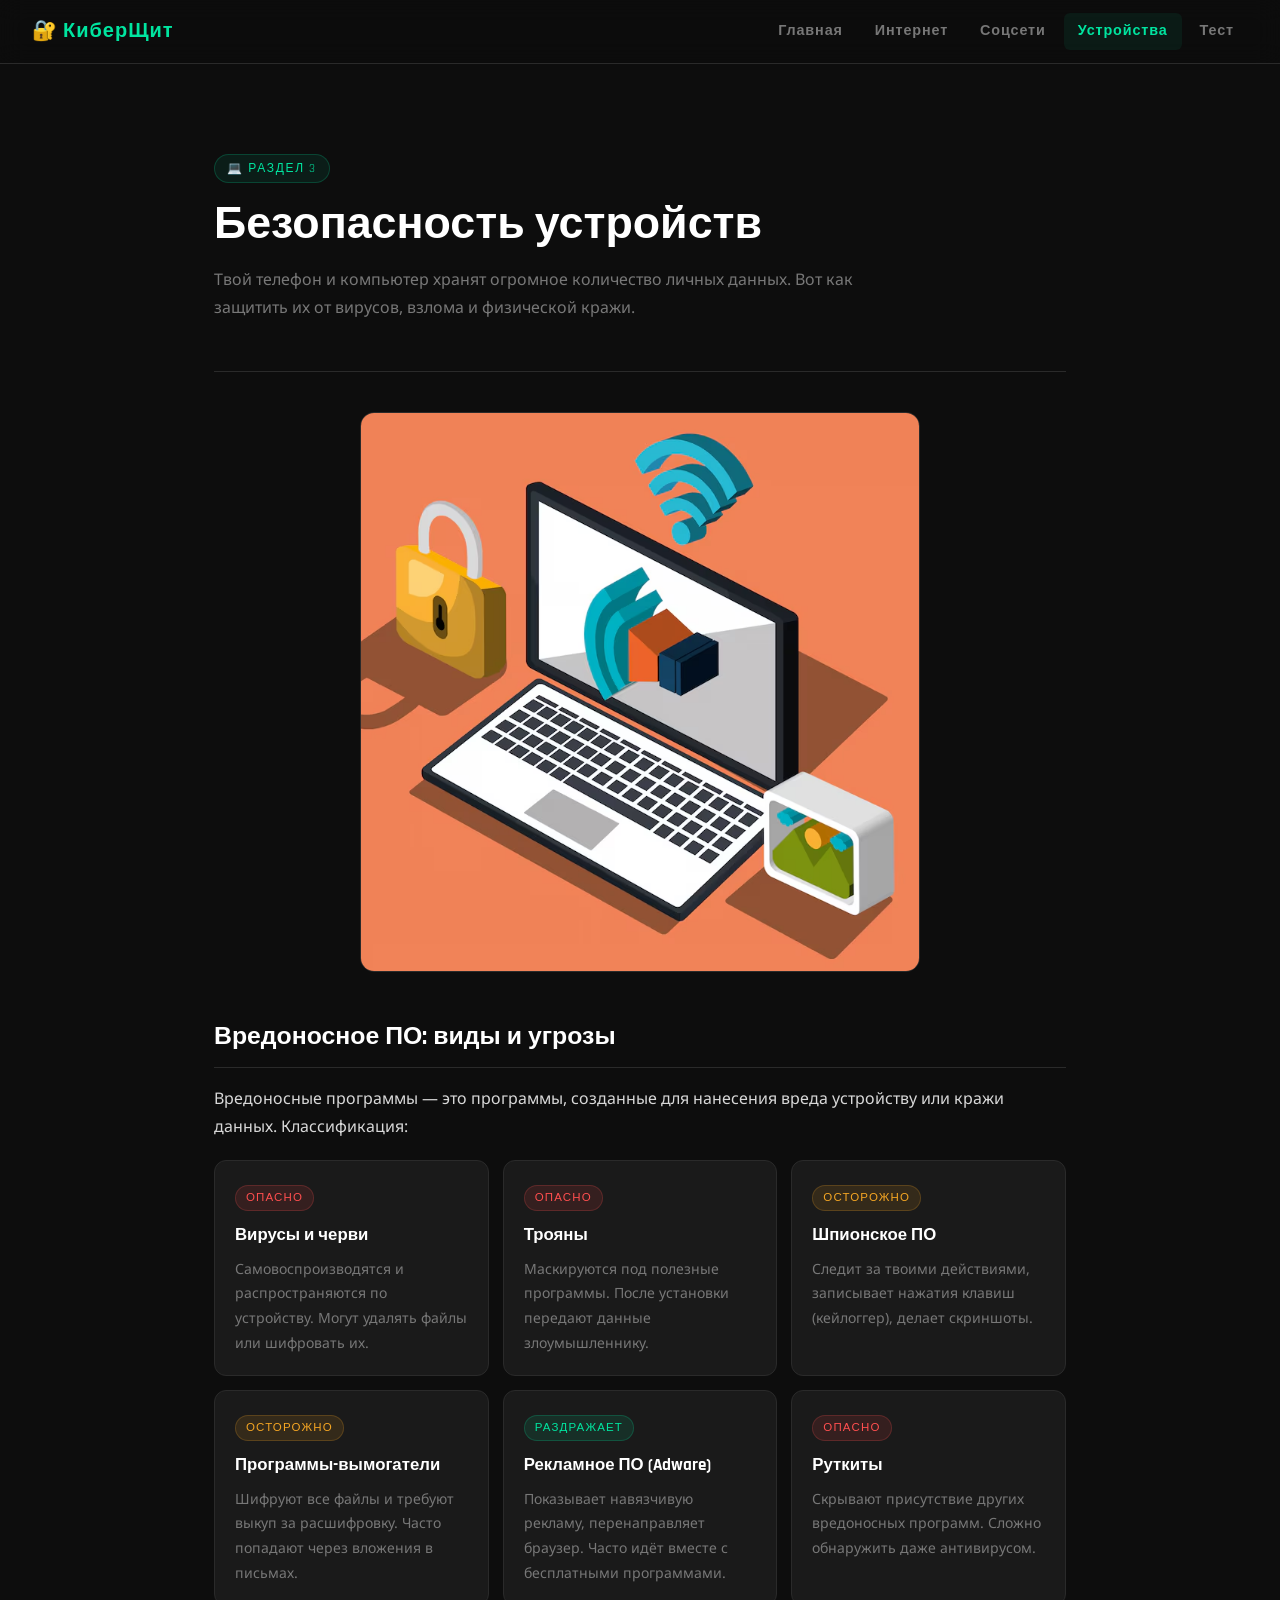
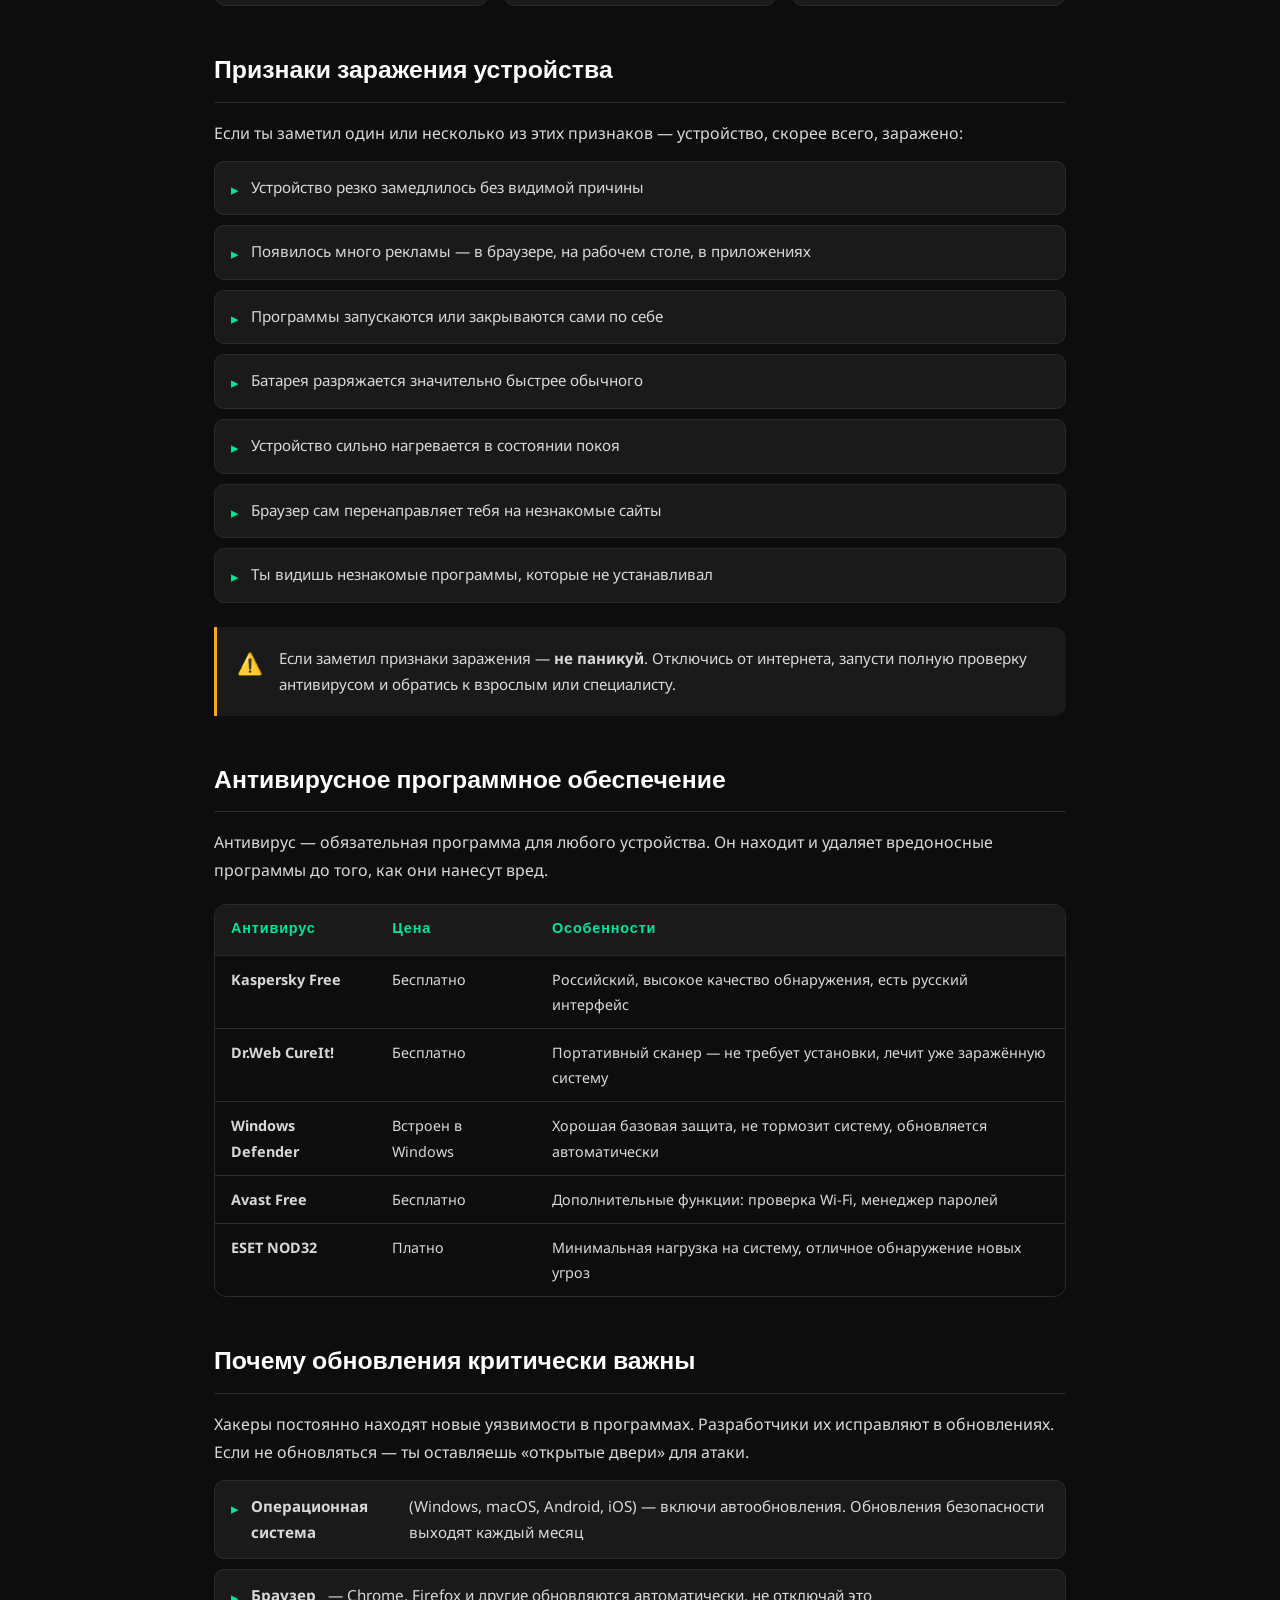
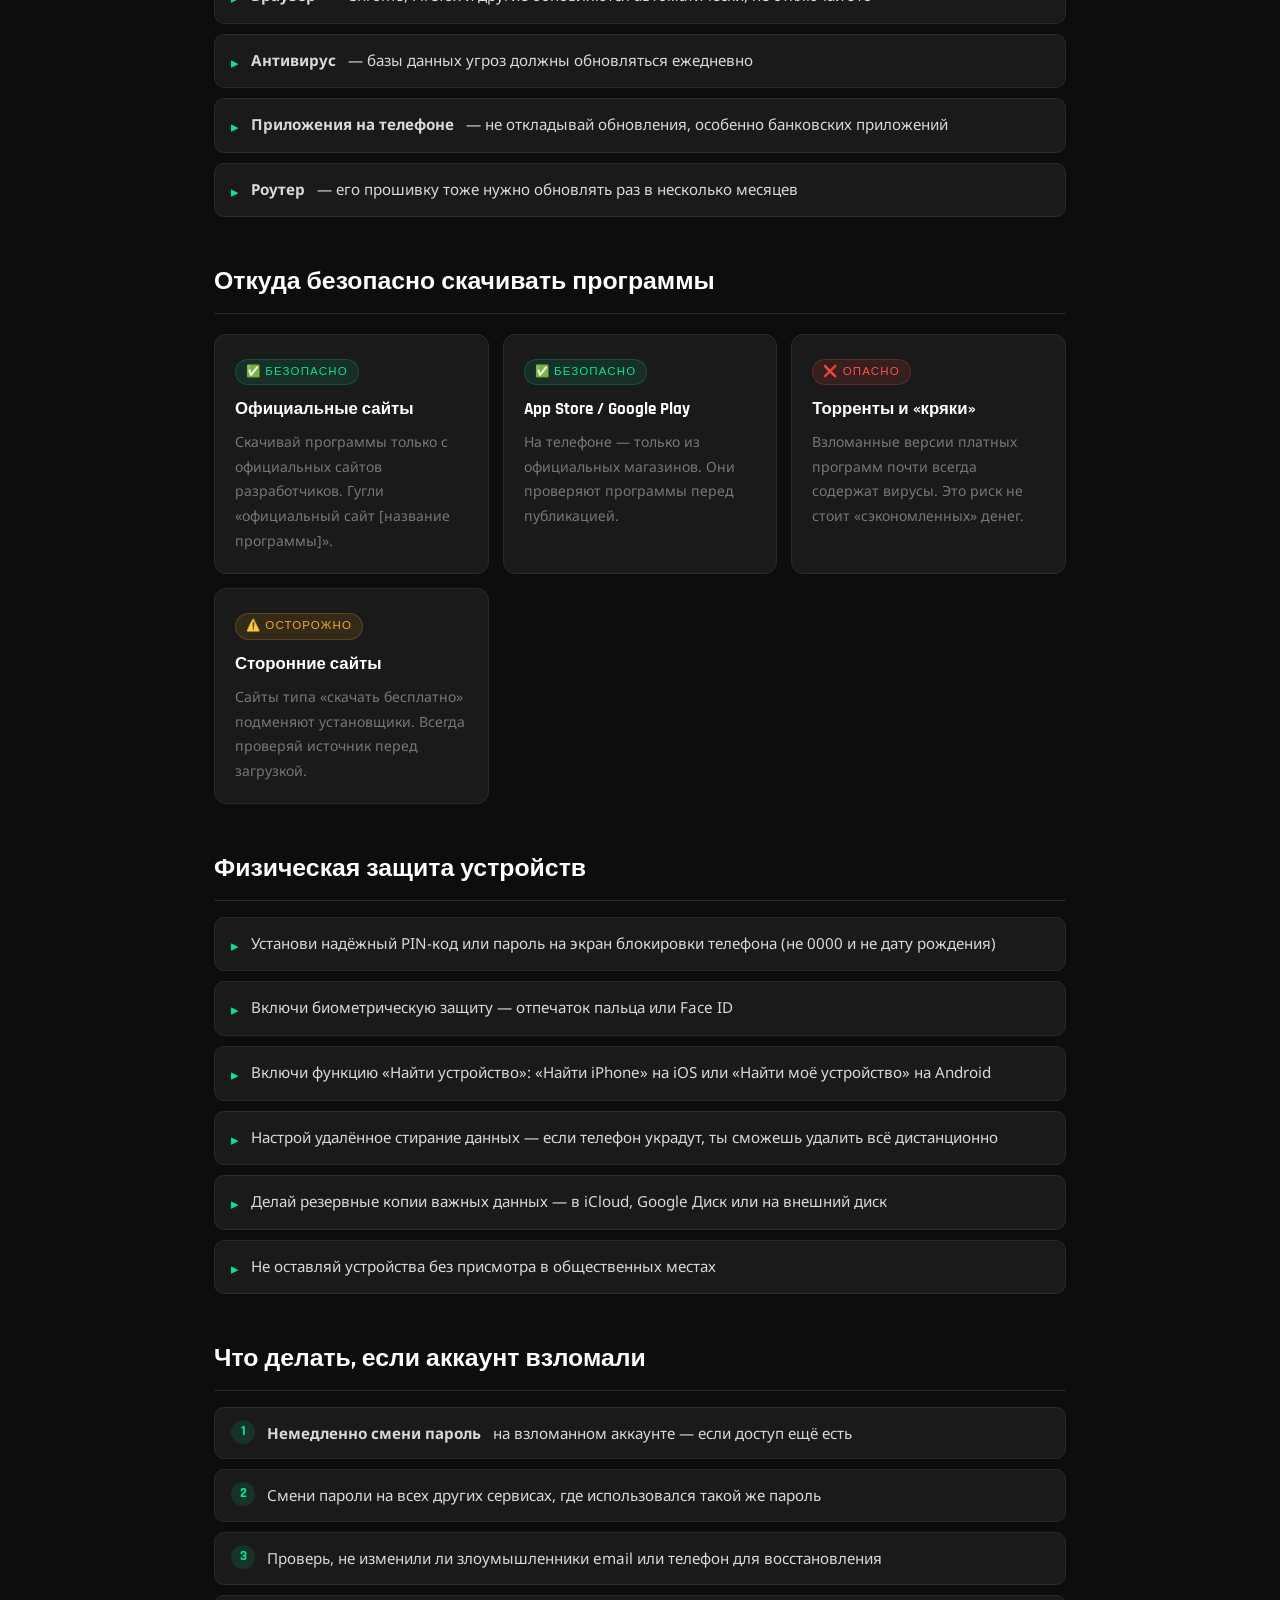
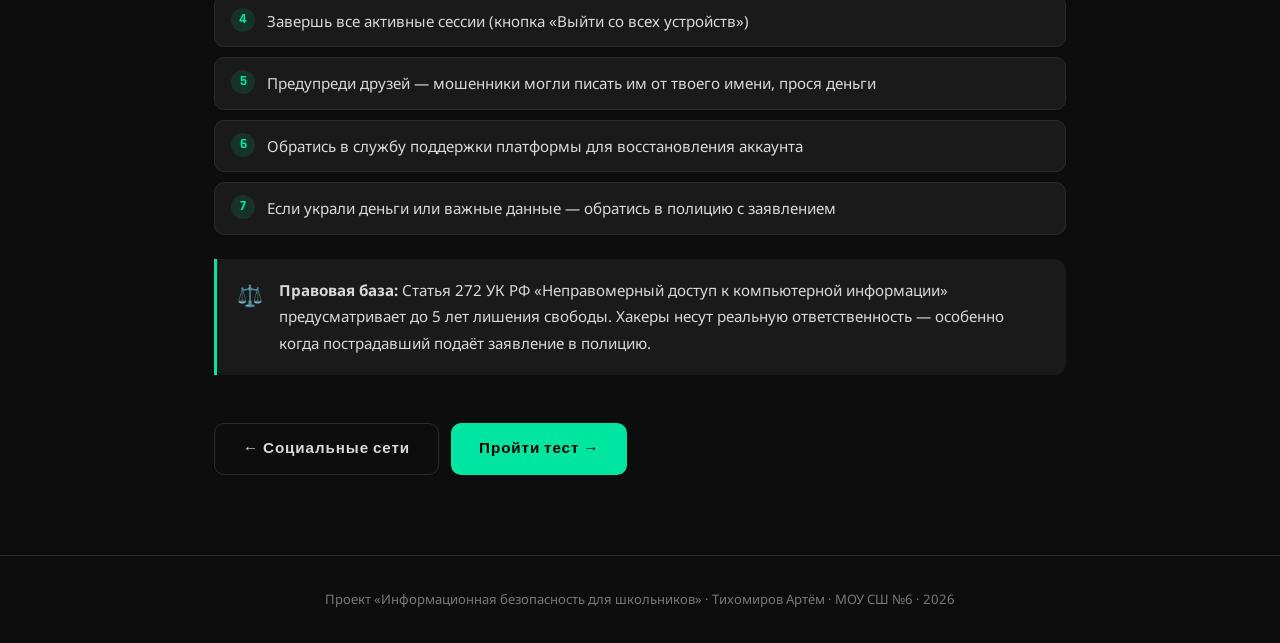
==== devices.html @ 20ae1f43 "Upload website files" ====
<!DOCTYPE html>
<html lang="ru">
<head>
  <meta charset="UTF-8">
  <meta name="viewport" content="width=device-width, initial-scale=1.0">
  <title>Безопасность устройств — КиберЩит</title>
  <link rel="stylesheet" href="style.css">
</head>
<body>

<header>
  <a class="logo" href="index.html">🔐 КиберЩит</a>
  <div class="burger" id="burger"><span></span><span></span><span></span></div>
  <nav id="nav">
    <a href="index.html">Главная</a>
    <a href="internet.html">Интернет</a>
    <a href="social.html">Соцсети</a>
    <a href="devices.html">Устройства</a>
    <a href="quiz.html">Тест</a>
  </nav>
</header>

<main>

  <div class="page-header">
    <div class="badge">💻 Раздел 3</div>
    <h1>Безопасность устройств</h1>
    <p>Твой телефон и компьютер хранят огромное количество личных данных. Вот как защитить их от вирусов, взлома и физической кражи.</p>
  </div>

  <img src="img/4slide.jpg" alt="Устройства" class="section-img">

  <!-- Вирусы -->
  <h2>Вредоносное ПО: виды и угрозы</h2>
  <p>Вредоносные программы — это программы, созданные для нанесения вреда устройству или кражи данных. Классификация:</p>

  <div class="threat-grid">
    <div class="threat-card">
      <span class="tag tag-danger">Опасно</span>
      <h4>Вирусы и черви</h4>
      <p>Самовоспроизводятся и распространяются по устройству. Могут удалять файлы или шифровать их.</p>
    </div>
    <div class="threat-card">
      <span class="tag tag-danger">Опасно</span>
      <h4>Трояны</h4>
      <p>Маскируются под полезные программы. После установки передают данные злоумышленнику.</p>
    </div>
    <div class="threat-card">
      <span class="tag tag-warn">Осторожно</span>
      <h4>Шпионское ПО</h4>
      <p>Следит за твоими действиями, записывает нажатия клавиш (кейлоггер), делает скриншоты.</p>
    </div>
    <div class="threat-card">
      <span class="tag tag-warn">Осторожно</span>
      <h4>Программы-вымогатели</h4>
      <p>Шифруют все файлы и требуют выкуп за расшифровку. Часто попадают через вложения в письмах.</p>
    </div>
    <div class="threat-card">
      <span class="tag tag-info">Раздражает</span>
      <h4>Рекламное ПО (Adware)</h4>
      <p>Показывает навязчивую рекламу, перенаправляет браузер. Часто идёт вместе с бесплатными программами.</p>
    </div>
    <div class="threat-card">
      <span class="tag tag-danger">Опасно</span>
      <h4>Руткиты</h4>
      <p>Скрывают присутствие других вредоносных программ. Сложно обнаружить даже антивирусом.</p>
    </div>
  </div>

  <!-- Признаки заражения -->
  <h2>Признаки заражения устройства</h2>
  <p>Если ты заметил один или несколько из этих признаков — устройство, скорее всего, заражено:</p>

  <ul class="content-list">
    <li>Устройство резко замедлилось без видимой причины</li>
    <li>Появилось много рекламы — в браузере, на рабочем столе, в приложениях</li>
    <li>Программы запускаются или закрываются сами по себе</li>
    <li>Батарея разряжается значительно быстрее обычного</li>
    <li>Устройство сильно нагревается в состоянии покоя</li>
    <li>Браузер сам перенаправляет тебя на незнакомые сайты</li>
    <li>Ты видишь незнакомые программы, которые не устанавливал</li>
  </ul>

  <div class="callout warn">
    <span class="callout-icon">⚠️</span>
    <p>Если заметил признаки заражения — <strong>не паникуй</strong>. Отключись от интернета, запусти полную проверку антивирусом и обратись к взрослым или специалисту.</p>
  </div>

  <!-- Антивирусы -->
  <h2>Антивирусное программное обеспечение</h2>
  <p>Антивирус — обязательная программа для любого устройства. Он находит и удаляет вредоносные программы до того, как они нанесут вред.</p>

  <div class="table-wrap">
    <table>
      <thead>
        <tr>
          <th>Антивирус</th>
          <th>Цена</th>
          <th>Особенности</th>
        </tr>
      </thead>
      <tbody>
        <tr>
          <td><strong>Kaspersky Free</strong></td>
          <td>Бесплатно</td>
          <td>Российский, высокое качество обнаружения, есть русский интерфейс</td>
        </tr>
        <tr>
          <td><strong>Dr.Web CureIt!</strong></td>
          <td>Бесплатно</td>
          <td>Портативный сканер — не требует установки, лечит уже заражённую систему</td>
        </tr>
        <tr>
          <td><strong>Windows Defender</strong></td>
          <td>Встроен в Windows</td>
          <td>Хорошая базовая защита, не тормозит систему, обновляется автоматически</td>
        </tr>
        <tr>
          <td><strong>Avast Free</strong></td>
          <td>Бесплатно</td>
          <td>Дополнительные функции: проверка Wi-Fi, менеджер паролей</td>
        </tr>
        <tr>
          <td><strong>ESET NOD32</strong></td>
          <td>Платно</td>
          <td>Минимальная нагрузка на систему, отличное обнаружение новых угроз</td>
        </tr>
      </tbody>
    </table>
  </div>

  <!-- Обновления -->
  <h2>Почему обновления критически важны</h2>
  <p>Хакеры постоянно находят новые уязвимости в программах. Разработчики их исправляют в обновлениях. Если не обновляться — ты оставляешь «открытые двери» для атаки.</p>

  <ul class="content-list">
    <li><strong>Операционная система</strong> (Windows, macOS, Android, iOS) — включи автообновления. Обновления безопасности выходят каждый месяц</li>
    <li><strong>Браузер</strong> — Chrome, Firefox и другие обновляются автоматически, не отключай это</li>
    <li><strong>Антивирус</strong> — базы данных угроз должны обновляться ежедневно</li>
    <li><strong>Приложения на телефоне</strong> — не откладывай обновления, особенно банковских приложений</li>
    <li><strong>Роутер</strong> — его прошивку тоже нужно обновлять раз в несколько месяцев</li>
  </ul>

  <!-- Откуда скачивать -->
  <h2>Откуда безопасно скачивать программы</h2>

  <div class="threat-grid">
    <div class="threat-card">
      <span class="tag tag-info">✅ Безопасно</span>
      <h4>Официальные сайты</h4>
      <p>Скачивай программы только с официальных сайтов разработчиков. Гугли «официальный сайт [название программы]».</p>
    </div>
    <div class="threat-card">
      <span class="tag tag-info">✅ Безопасно</span>
      <h4>App Store / Google Play</h4>
      <p>На телефоне — только из официальных магазинов. Они проверяют программы перед публикацией.</p>
    </div>
    <div class="threat-card">
      <span class="tag tag-danger">❌ Опасно</span>
      <h4>Торренты и «кряки»</h4>
      <p>Взломанные версии платных программ почти всегда содержат вирусы. Это риск не стоит «сэкономленных» денег.</p>
    </div>
    <div class="threat-card">
      <span class="tag tag-warn">⚠️ Осторожно</span>
      <h4>Сторонние сайты</h4>
      <p>Сайты типа «скачать бесплатно» подменяют установщики. Всегда проверяй источник перед загрузкой.</p>
    </div>
  </div>

  <!-- Физическая безопасность -->
  <h2>Физическая защита устройств</h2>

  <ul class="content-list">
    <li>Установи надёжный PIN-код или пароль на экран блокировки телефона (не 0000 и не дату рождения)</li>
    <li>Включи биометрическую защиту — отпечаток пальца или Face ID</li>
    <li>Включи функцию «Найти устройство»: «Найти iPhone» на iOS или «Найти моё устройство» на Android</li>
    <li>Настрой удалённое стирание данных — если телефон украдут, ты сможешь удалить всё дистанционно</li>
    <li>Делай резервные копии важных данных — в iCloud, Google Диск или на внешний диск</li>
    <li>Не оставляй устройства без присмотра в общественных местах</li>
  </ul>

  <!-- Что делать при взломе -->
  <h2>Что делать, если аккаунт взломали</h2>

  <ol class="content-list">
    <li><strong>Немедленно смени пароль</strong> на взломанном аккаунте — если доступ ещё есть</li>
    <li>Смени пароли на всех других сервисах, где использовался такой же пароль</li>
    <li>Проверь, не изменили ли злоумышленники email или телефон для восстановления</li>
    <li>Завершь все активные сессии (кнопка «Выйти со всех устройств»)</li>
    <li>Предупреди друзей — мошенники могли писать им от твоего имени, прося деньги</li>
    <li>Обратись в службу поддержки платформы для восстановления аккаунта</li>
    <li>Если украли деньги или важные данные — обратись в полицию с заявлением</li>
  </ol>

  <div class="callout">
    <span class="callout-icon">⚖️</span>
    <p><strong>Правовая база:</strong> Статья 272 УК РФ «Неправомерный доступ к компьютерной информации» предусматривает до 5 лет лишения свободы. Хакеры несут реальную ответственность — особенно когда пострадавший подаёт заявление в полицию.</p>
  </div>

  <!-- Навигация -->
  <div style="display:flex; gap:12px; flex-wrap:wrap; margin-top:48px;">
    <a href="social.html" class="btn btn-outline">← Социальные сети</a>
    <a href="quiz.html" class="btn btn-primary">Пройти тест →</a>
  </div>

</main>

<footer>
  Проект «Информационная безопасность для школьников» · Тихомиров Артём · МОУ СШ №6 · 2026
</footer>

<script src="script.js"></script>
</body>
</html>
---- style.css ----
@import url('https://fonts.googleapis.com/css2?family=Rajdhani:wght@400;600;700&family=Noto+Sans:wght@300;400;500&display=swap');

:root {
  --bg:       #0d0d0d;
  --surface:  #151515;
  --card:     #1a1a1a;
  --border:   #2a2a2a;
  --text:     #d8d8d8;
  --muted:    #777;
  --accent:   #00e5a0;
  --accent2:  #00b37a;
  --danger:   #ff4f4f;
  --warn:     #f5a623;
  --head-h:   64px;
}

*, *::before, *::after { box-sizing: border-box; margin: 0; padding: 0; }

html { scroll-behavior: smooth; }

body {
  font-family: 'Noto Sans', sans-serif;
  background: var(--bg);
  color: var(--text);
  font-size: 16px;
  line-height: 1.75;
  min-height: 100vh;
}

/* ── ШАПКА ── */
header {
  position: fixed;
  top: 0; left: 0; right: 0;
  height: var(--head-h);
  background: rgba(13,13,13,.92);
  backdrop-filter: blur(12px);
  border-bottom: 1px solid var(--border);
  display: flex;
  align-items: center;
  justify-content: space-between;
  padding: 0 32px;
  z-index: 999;
}

.logo {
  font-family: 'Rajdhani', sans-serif;
  font-size: 1.25rem;
  font-weight: 700;
  color: var(--accent);
  text-decoration: none;
  letter-spacing: .05em;
  white-space: nowrap;
}

nav { display: flex; gap: 4px; align-items: center; }

nav a {
  font-family: 'Rajdhani', sans-serif;
  font-weight: 600;
  font-size: .9rem;
  letter-spacing: .06em;
  color: var(--muted);
  text-decoration: none;
  padding: 6px 14px;
  border-radius: 6px;
  transition: color .2s, background .2s;
}
nav a:hover, nav a.active {
  color: var(--accent);
  background: rgba(0,229,160,.07);
}

.burger { display: none; flex-direction: column; gap: 5px; cursor: pointer; padding: 4px; }
.burger span { display: block; width: 24px; height: 2px; background: var(--text); border-radius: 2px; transition: .3s; }
.burger.open span:nth-child(1) { transform: rotate(45deg) translate(5px,5px); }
.burger.open span:nth-child(2) { opacity: 0; }
.burger.open span:nth-child(3) { transform: rotate(-45deg) translate(5px,-5px); }

/* ── ОСНОВНОЙ КОНТЕНТ ── */
main {
  padding-top: calc(var(--head-h) + 40px);
  max-width: 900px;
  margin: 0 auto;
  padding-left: 24px;
  padding-right: 24px;
  padding-bottom: 80px;
}

/* ── HERO ── */
.hero {
  text-align: center;
  padding: 80px 0 60px;
}
.hero-badge {
  display: inline-block;
  font-family: 'Rajdhani', sans-serif;
  font-size: .78rem;
  letter-spacing: .15em;
  text-transform: uppercase;
  color: var(--accent);
  border: 1px solid rgba(0,229,160,.3);
  padding: 4px 14px;
  border-radius: 999px;
  margin-bottom: 24px;
}
.hero h1 {
  font-family: 'Rajdhani', sans-serif;
  font-size: clamp(2rem, 5vw, 3.4rem);
  font-weight: 700;
  color: #fff;
  line-height: 1.15;
  margin-bottom: 20px;
}
.hero h1 span { color: var(--accent); }
.hero p {
  font-size: 1.05rem;
  color: var(--muted);
  max-width: 600px;
  margin: 0 auto 36px;
}
.hero-img {
  width: 100%;
  max-width: 560px;
  border-radius: 16px;
  border: 1px solid var(--border);
  margin: 0 auto 40px;
  display: block;
  object-fit: cover;
}

/* ── КАРТОЧКИ НАВИГАЦИИ ── */
.nav-cards {
  display: grid;
  grid-template-columns: repeat(auto-fit, minmax(200px, 1fr));
  gap: 16px;
  margin-top: 20px;
}
.nav-card {
  display: flex;
  flex-direction: column;
  gap: 10px;
  background: var(--card);
  border: 1px solid var(--border);
  border-radius: 14px;
  padding: 24px 20px;
  text-decoration: none;
  color: var(--text);
  transition: border-color .25s, transform .25s, background .25s;
}
.nav-card:hover {
  border-color: var(--accent);
  background: rgba(0,229,160,.04);
  transform: translateY(-3px);
}
.nav-card-icon { font-size: 2rem; }
.nav-card-title {
  font-family: 'Rajdhani', sans-serif;
  font-size: 1.1rem;
  font-weight: 700;
  color: #fff;
}
.nav-card-desc { font-size: .85rem; color: var(--muted); }

/* ── STAT STRIP ── */
.stat-strip {
  display: grid;
  grid-template-columns: repeat(auto-fit, minmax(140px, 1fr));
  gap: 12px;
  margin: 48px 0;
}
.stat-item {
  background: var(--card);
  border: 1px solid var(--border);
  border-radius: 12px;
  padding: 20px 16px;
  text-align: center;
}
.stat-num {
  font-family: 'Rajdhani', sans-serif;
  font-size: 2rem;
  font-weight: 700;
  color: var(--accent);
}
.stat-label { font-size: .8rem; color: var(--muted); margin-top: 4px; }

/* ── ЗАГОЛОВКИ СТРАНИЦ ── */
.page-header {
  padding: 48px 0 36px;
  border-bottom: 1px solid var(--border);
  margin-bottom: 40px;
}
.page-header .badge {
  display: inline-block;
  font-family: 'Rajdhani', sans-serif;
  font-size: .75rem;
  letter-spacing: .14em;
  text-transform: uppercase;
  color: var(--accent);
  background: rgba(0,229,160,.08);
  border: 1px solid rgba(0,229,160,.2);
  padding: 3px 12px;
  border-radius: 999px;
  margin-bottom: 16px;
}
.page-header h1 {
  font-family: 'Rajdhani', sans-serif;
  font-size: clamp(1.8rem, 4vw, 2.8rem);
  font-weight: 700;
  color: #fff;
  line-height: 1.2;
  margin-bottom: 12px;
}
.page-header p { color: var(--muted); max-width: 640px; }

.section-img {
  width: 100%;
  max-width: 560px;
  border-radius: 14px;
  border: 1px solid var(--border);
  display: block;
  margin: 0 auto 40px;
}

/* ── ТИПОГРАФИЯ КОНТЕНТА ── */
h2 {
  font-family: 'Rajdhani', sans-serif;
  font-size: 1.55rem;
  font-weight: 700;
  color: #fff;
  margin: 44px 0 16px;
  padding-bottom: 8px;
  border-bottom: 1px solid var(--border);
}
h3 {
  font-family: 'Rajdhani', sans-serif;
  font-size: 1.2rem;
  font-weight: 600;
  color: var(--accent);
  margin: 28px 0 10px;
}
p { margin-bottom: 14px; color: var(--text); }

/* ── СПИСКИ ── */
ul.content-list, ol.content-list {
  padding-left: 0;
  list-style: none;
  margin: 0 0 20px;
  display: flex;
  flex-direction: column;
  gap: 10px;
}
ul.content-list li, ol.content-list li {
  display: flex;
  gap: 12px;
  align-items: flex-start;
  padding: 12px 16px;
  background: var(--card);
  border: 1px solid var(--border);
  border-radius: 10px;
  font-size: .95rem;
  counter-increment: list-counter;
}
ol.content-list { counter-reset: list-counter; }
ul.content-list li::before {
  content: '▸';
  color: var(--accent);
  flex-shrink: 0;
  margin-top: 2px;
}
ol.content-list li::before {
  content: counter(list-counter);
  min-width: 24px;
  height: 24px;
  background: rgba(0,229,160,.12);
  border-radius: 50%;
  display: flex;
  align-items: center;
  justify-content: center;
  font-family: 'Rajdhani', sans-serif;
  font-weight: 700;
  font-size: .85rem;
  color: var(--accent);
  flex-shrink: 0;
}

/* ── КАРТОЧКИ УГРОЗ ── */
.threat-grid {
  display: grid;
  grid-template-columns: repeat(auto-fit, minmax(240px, 1fr));
  gap: 14px;
  margin: 20px 0;
}
.threat-card {
  background: var(--card);
  border: 1px solid var(--border);
  border-radius: 12px;
  padding: 20px;
}
.threat-card h4 {
  font-family: 'Rajdhani', sans-serif;
  font-size: 1.05rem;
  font-weight: 700;
  color: #fff;
  margin-bottom: 6px;
}
.threat-card p { font-size: .88rem; color: var(--muted); margin: 0; }
.threat-card .tag {
  display: inline-block;
  font-size: .72rem;
  font-family: 'Rajdhani', sans-serif;
  letter-spacing: .1em;
  text-transform: uppercase;
  padding: 2px 10px;
  border-radius: 999px;
  margin-bottom: 10px;
}
.tag-danger { background: rgba(255,79,79,.12); color: var(--danger); border: 1px solid rgba(255,79,79,.2); }
.tag-warn   { background: rgba(245,166,35,.12); color: var(--warn);   border: 1px solid rgba(245,166,35,.2); }
.tag-info   { background: rgba(0,229,160,.10);  color: var(--accent); border: 1px solid rgba(0,229,160,.2); }

/* ── CALLOUT БЛОКИ ── */
.callout {
  display: flex;
  gap: 16px;
  align-items: flex-start;
  background: var(--card);
  border-left: 3px solid var(--accent);
  border-radius: 0 12px 12px 0;
  padding: 18px 20px;
  margin: 24px 0;
}
.callout.warn { border-left-color: var(--warn); }
.callout.danger { border-left-color: var(--danger); }
.callout-icon { font-size: 1.3rem; flex-shrink: 0; }
.callout p { margin: 0; font-size: .95rem; }

/* ── ТАБЛИЦА ── */
.table-wrap { overflow-x: auto; margin: 20px 0; border-radius: 12px; border: 1px solid var(--border); }
table { width: 100%; border-collapse: collapse; font-size: .9rem; }
th {
  background: var(--card);
  color: var(--accent);
  font-family: 'Rajdhani', sans-serif;
  font-weight: 700;
  letter-spacing: .06em;
  padding: 12px 16px;
  text-align: left;
  border-bottom: 1px solid var(--border);
}
td { padding: 11px 16px; border-bottom: 1px solid var(--border); color: var(--text); vertical-align: top; }
tr:last-child td { border-bottom: none; }
tr:hover td { background: rgba(255,255,255,.02); }

/* ── КНОПКИ ── */
.btn {
  display: inline-flex;
  align-items: center;
  gap: 8px;
  font-family: 'Rajdhani', sans-serif;
  font-weight: 700;
  font-size: .95rem;
  letter-spacing: .06em;
  text-decoration: none;
  padding: 12px 28px;
  border-radius: 10px;
  transition: .25s;
  cursor: pointer;
  border: none;
}
.btn-primary { background: var(--accent); color: #000; }
.btn-primary:hover { background: var(--accent2); transform: translateY(-2px); }
.btn-outline { background: transparent; border: 1px solid var(--border); color: var(--text); }
.btn-outline:hover { border-color: var(--accent); color: var(--accent); }

/* ── ТЕСТ ── */
.quiz-wrap {
  margin-top: 80px;
  border-top: 1px solid var(--border);
  padding-top: 48px;
}
.quiz-wrap > h2 {
  border: none;
  font-size: 2rem;
  margin-bottom: 8px;
}
.quiz-wrap > p { color: var(--muted); margin-bottom: 32px; }

.quiz-question {
  background: var(--card);
  border: 1px solid var(--border);
  border-radius: 14px;
  padding: 24px;
  margin-bottom: 20px;
  transition: border-color .2s;
}
.quiz-question.answered { border-color: var(--border); }
.q-num {
  font-family: 'Rajdhani', sans-serif;
  font-size: .78rem;
  letter-spacing: .12em;
  text-transform: uppercase;
  color: var(--muted);
  margin-bottom: 10px;
}
.q-text {
  font-family: 'Rajdhani', sans-serif;
  font-size: 1.15rem;
  font-weight: 600;
  color: #fff;
  margin-bottom: 18px;
}
.q-options { display: flex; flex-direction: column; gap: 10px; }
.q-option {
  display: flex;
  align-items: center;
  gap: 12px;
  padding: 12px 16px;
  background: var(--surface);
  border: 1px solid var(--border);
  border-radius: 10px;
  cursor: pointer;
  font-size: .93rem;
  transition: background .2s, border-color .2s;
  user-select: none;
}
.q-option:hover { border-color: var(--accent); background: rgba(0,229,160,.04); }
.q-option.correct { border-color: var(--accent); background: rgba(0,229,160,.08); color: var(--accent); }
.q-option.wrong   { border-color: var(--danger); background: rgba(255,79,79,.08); color: var(--danger); }
.q-option.show-correct { border-color: var(--accent); background: rgba(0,229,160,.05); }

.q-dot {
  width: 18px; height: 18px;
  border-radius: 50%;
  border: 2px solid var(--border);
  flex-shrink: 0;
  transition: .2s;
}
.q-option.correct .q-dot { background: var(--accent); border-color: var(--accent); }
.q-option.wrong   .q-dot { background: var(--danger); border-color: var(--danger); }
.q-option.show-correct .q-dot { background: rgba(0,229,160,.3); border-color: var(--accent); }

.q-explain {
  margin-top: 14px;
  font-size: .88rem;
  color: var(--muted);
  padding: 12px 16px;
  background: rgba(0,229,160,.04);
  border-radius: 8px;
  display: none;
}
.q-explain.show { display: block; }

.quiz-result {
  margin-top: 32px;
  background: var(--card);
  border: 1px solid var(--border);
  border-radius: 16px;
  padding: 36px;
  text-align: center;
  display: none;
}
.quiz-result.show { display: block; }
.result-score {
  font-family: 'Rajdhani', sans-serif;
  font-size: 4rem;
  font-weight: 700;
  color: var(--accent);
  line-height: 1;
}
.result-label {
  font-family: 'Rajdhani', sans-serif;
  font-size: 1.5rem;
  color: #fff;
  margin: 12px 0 8px;
}
.result-desc { color: var(--muted); font-size: .95rem; max-width: 480px; margin: 0 auto 24px; }

/* ── ПОДВАЛ ── */
footer {
  text-align: center;
  padding: 32px;
  font-size: .82rem;
  color: var(--muted);
  border-top: 1px solid var(--border);
}

/* ── АДАПТИВ ── */
@media (max-width: 768px) {
  header { padding: 0 20px; }
  .burger { display: flex; }
  nav {
    display: none;
    position: absolute;
    top: var(--head-h);
    left: 0; right: 0;
    background: rgba(13,13,13,.97);
    border-bottom: 1px solid var(--border);
    flex-direction: column;
    padding: 16px;
    gap: 4px;
  }
  nav.open { display: flex; }
  nav a { padding: 10px 16px; }
  main { padding-left: 16px; padding-right: 16px; }
  .hero { padding: 40px 0 32px; }
  .stat-strip { grid-template-columns: repeat(2, 1fr); }
}
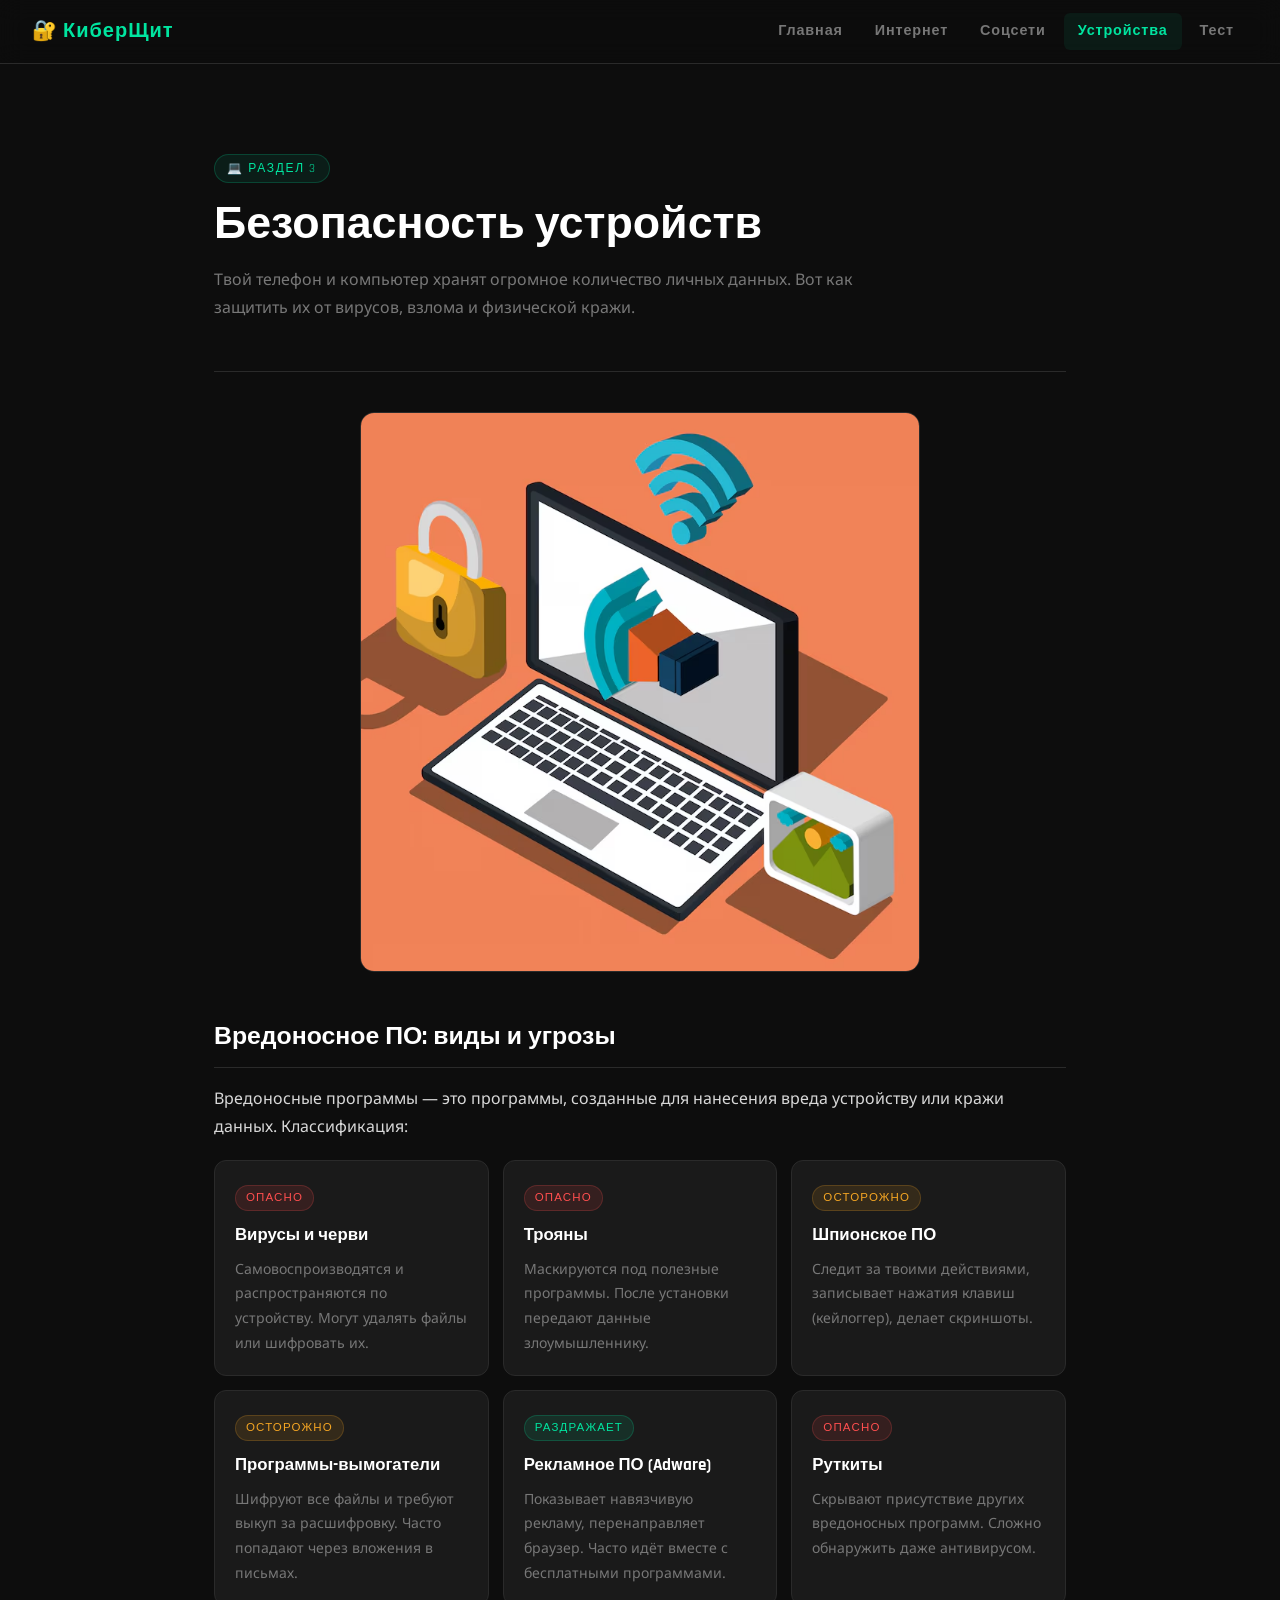
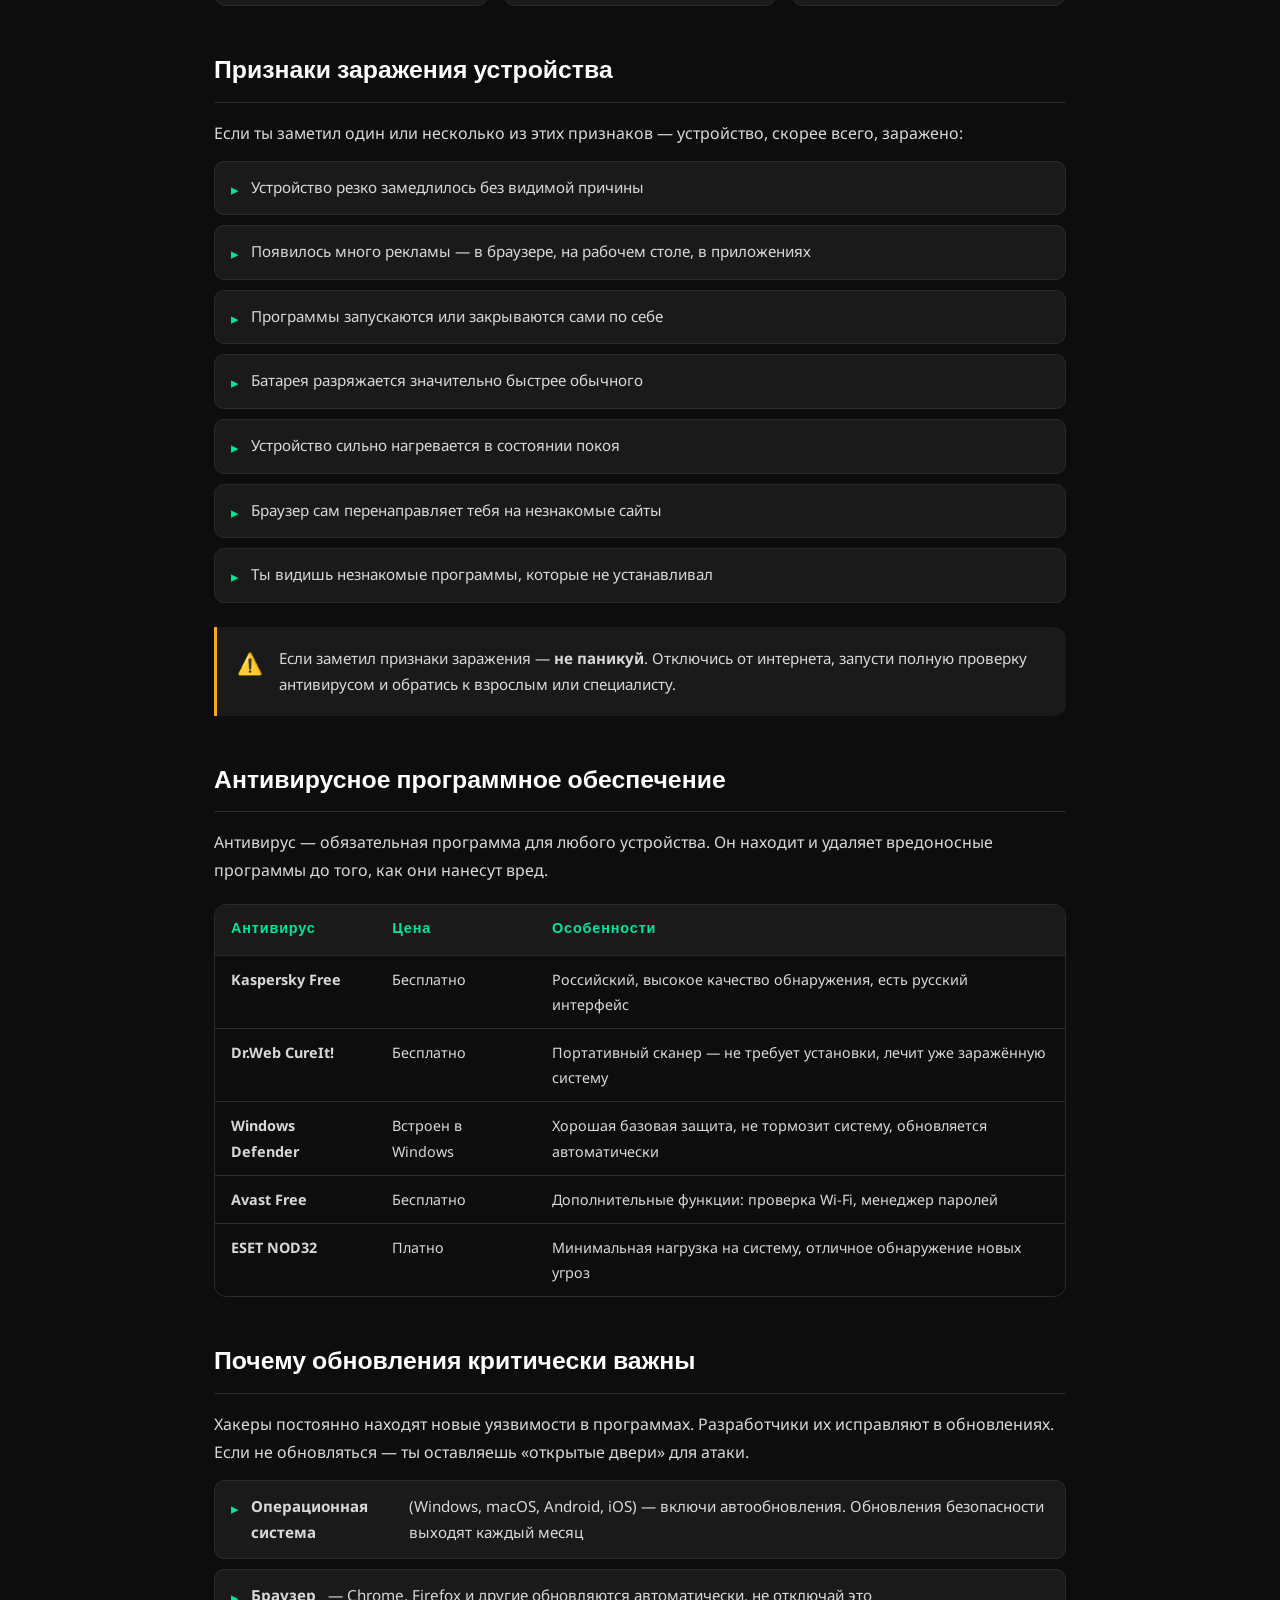
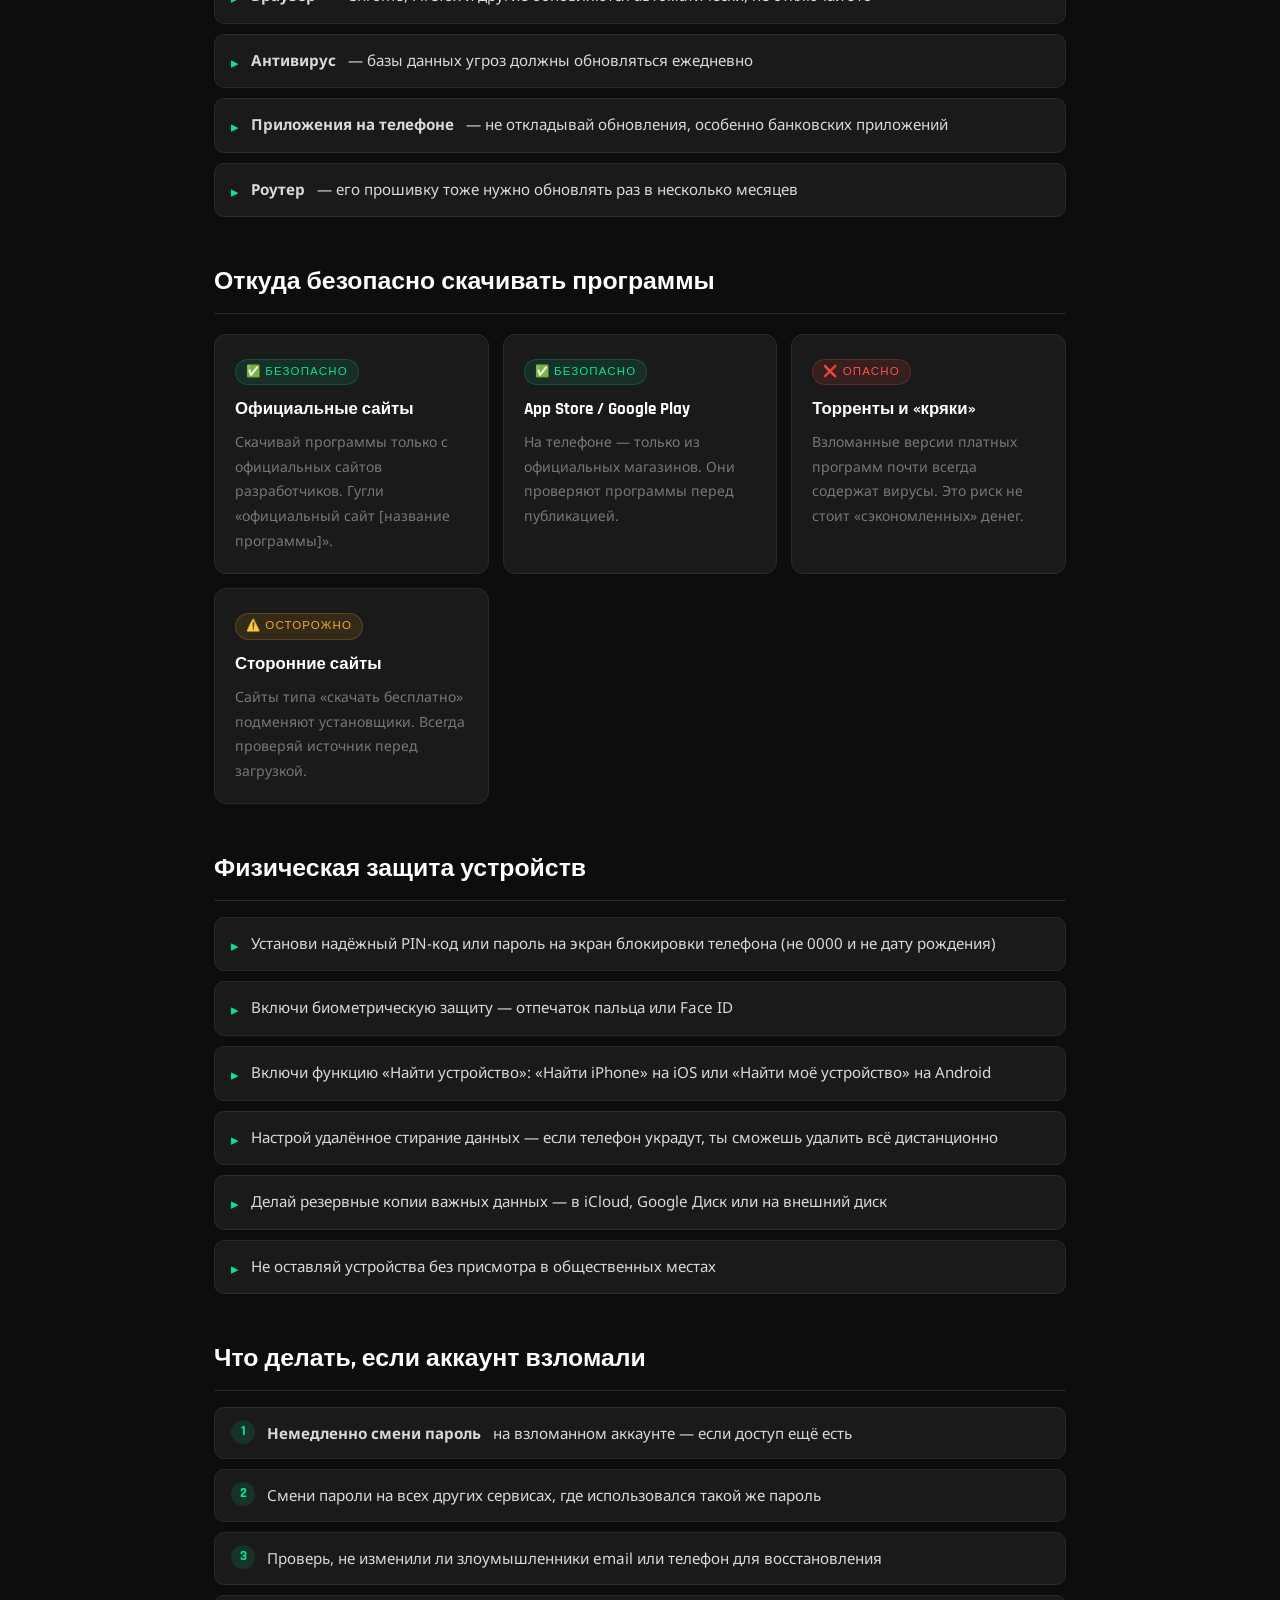
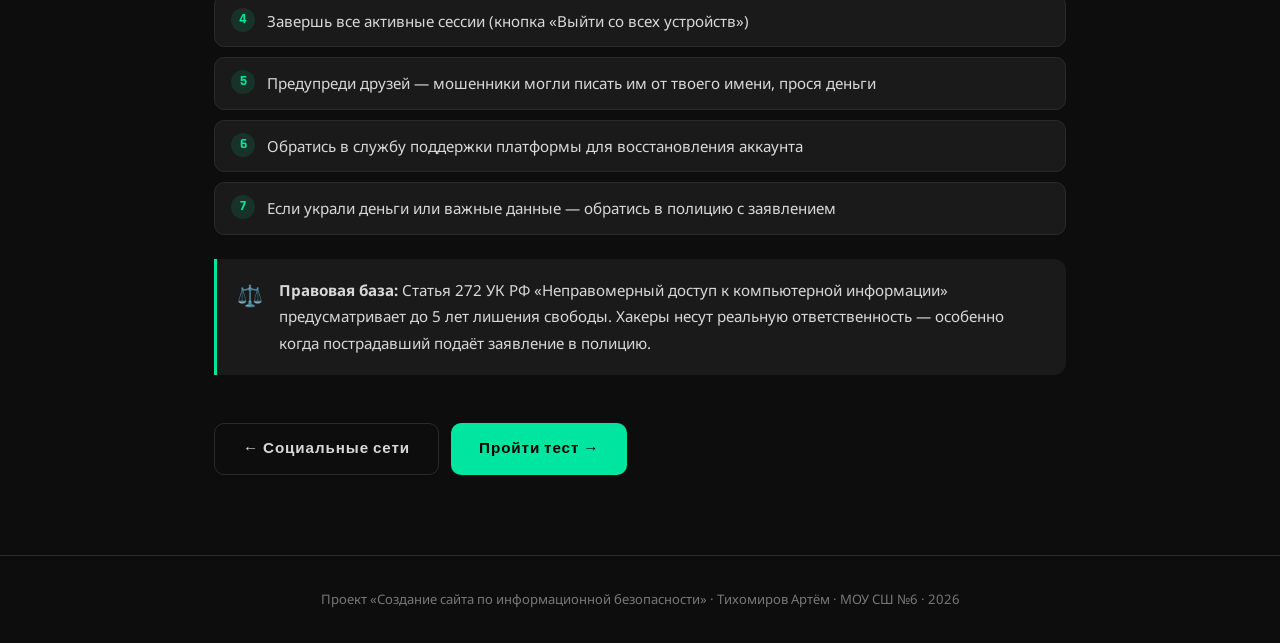
==== commit 3a1e8bee: "Commit remaining website changes" ====
--- a/devices.html
+++ b/devices.html
@@ -206,7 +206,7 @@
 </main>
 
 <footer>
-  Проект «Информационная безопасность для школьников» · Тихомиров Артём · МОУ СШ №6 · 2026
+  Проект «Создание сайта по информационной безопасности» · Тихомиров Артём · МОУ СШ №6 · 2026
 </footer>
 
 <script src="script.js"></script>
